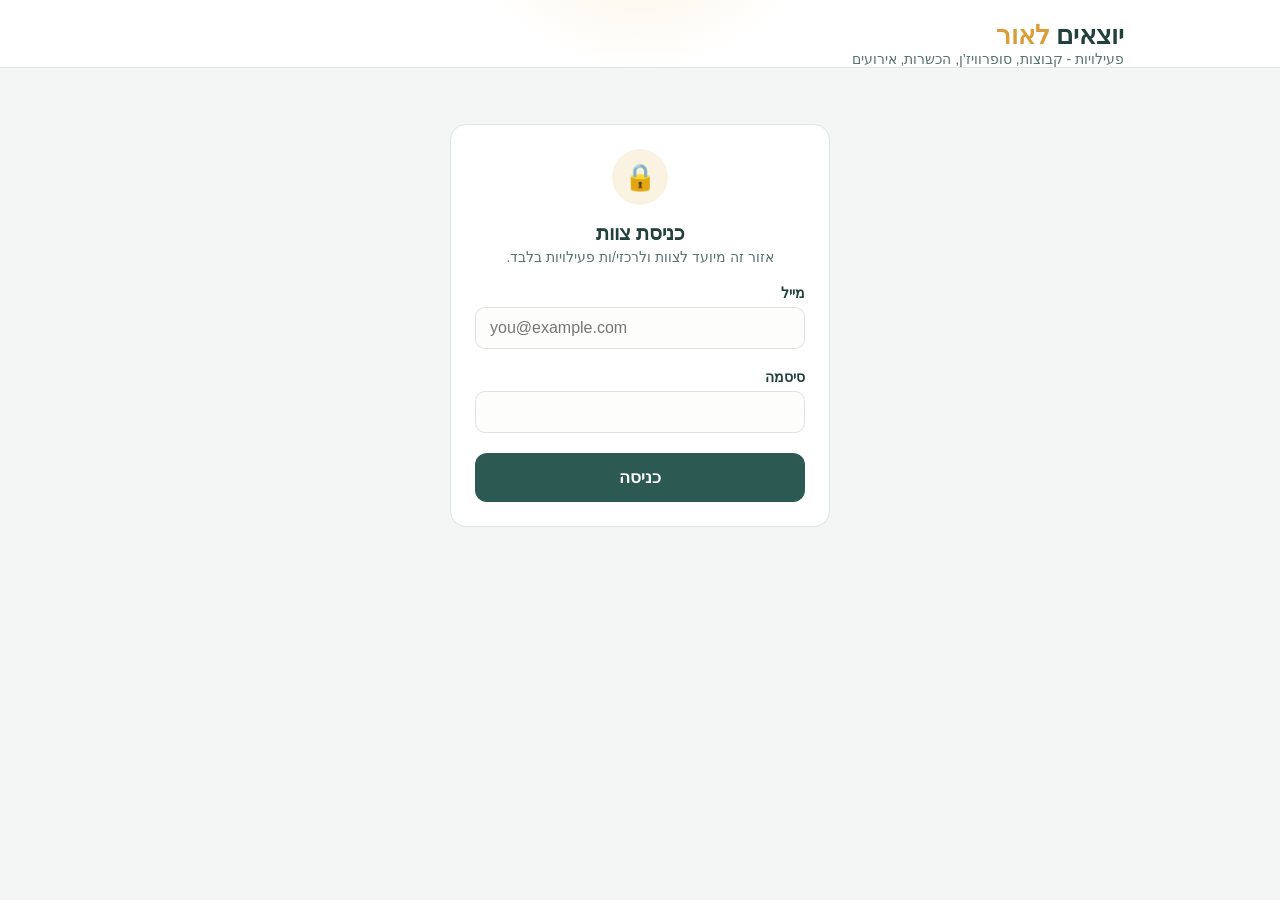
==== activities.html @ 8d55d8e6 "Update activities.html" ====
<!DOCTYPE html>
<html lang="he" dir="rtl">
<head>
<meta charset="UTF-8">
<meta name="viewport" content="width=device-width, initial-scale=1.0">
<title>יוצאים לאור – פעילויות</title>
<link rel="stylesheet" href="shared/core.css">
<style>
  .type-badge{font-size:11px;font-weight:700;padding:3px 9px;border-radius:99px;background:var(--primary-soft);color:var(--primary)}
  .session-row{border:1px solid var(--line);border-radius:12px;padding:12px;margin-bottom:8px;background:#FAFBFA}
  .session-top{display:flex;justify-content:space-between;align-items:center;flex-wrap:wrap;gap:8px}
  .picker-box{position:relative;margin-bottom:8px}
  .picker-results{border:1px solid var(--line);border-radius:10px;margin-top:4px;background:#fff;max-height:180px;overflow-y:auto}
  .picker-item{padding:8px 12px;cursor:pointer;font-size:14px}
  .picker-item:hover{background:var(--primary-soft)}
  .chip{display:inline-flex;align-items:center;gap:6px;background:var(--primary-soft);color:var(--primary);
    border-radius:99px;padding:5px 10px 5px 6px;font-size:13px;font-weight:600;margin:0 4px 4px 0}
  .chip button{background:none;border:none;color:var(--primary);cursor:pointer;font-size:14px;padding:0 2px}
  .attend-list{margin-top:10px}
  details.act-details summary{cursor:pointer;color:var(--primary);font-weight:700;font-size:14px;margin-top:12px;list-style:none}
  details.act-details summary::-webkit-details-marker{display:none}
  details.act-details summary::before{content:"▸ "}
  details.act-details[open] summary::before{content:"▾ "}
</style>
</head>
<body>

<header>
  <div class="glow"></div>
  <div class="head-inner">
    <div class="head-top">
      <div>
        <h1>יוצאים <span>לאור</span></h1>
        <p class="sub">פעילויות - קבוצות, סופרוויז'ן, הכשרות, אירועים</p>
      </div>
    </div>
    <nav id="moduleNav" class="hidden"></nav>
  </div>
</header>

<main>

  <section id="viewInitLoading">
    <div class="card tiny" style="text-align:center">
      <p class="loading">טוען…</p>
    </div>
  </section>

  <section id="viewLock" class="hidden">
    <div class="card tiny">
      <div class="lock-icon">🔒</div>
      <h2 style="font-size:20px;margin-bottom:4px">כניסת צוות</h2>
      <p style="font-size:14px;color:var(--ink-soft);margin-bottom:20px">אזור זה מיועד לצוות ולרכזי/ות פעילויות בלבד.</p>
      <div class="field" style="text-align:right">
        <label>מייל</label>
        <input id="loginEmail" inputmode="email" dir="ltr" placeholder="you@example.com">
      </div>
      <div class="field" style="text-align:right">
        <label>סיסמה</label>
        <input type="password" id="loginPass">
      </div>
      <p class="errmsg" id="loginErr" style="display:none;margin-bottom:8px">ההתחברות נכשלה - בדקו מייל וסיסמה.</p>
      <button class="btn" id="loginBtn">כניסה</button>
    </div>
  </section>

  <section id="viewNoAccess" class="hidden">
    <div class="card tiny">
      <div class="lock-icon">🚫</div>
      <h2 style="font-size:20px;margin-bottom:4px">אין לך הרשאה למודול זה</h2>
      <p style="font-size:14px;color:var(--ink-soft);margin-bottom:20px">המשתמש שלך מחובר, אבל לא שויך לתפקיד שנותן גישה לפעילויות. פנה/י למנהל/ת המערכת.</p>
      <button class="btn-ghost" id="logoutBtn0">התנתקות</button>
    </div>
  </section>

  <section id="viewMain" class="hidden">
    <div class="dash-head">
      <div>
        <h2 style="font-size:20px">פעילויות</h2>
        <p style="font-size:14px;color:var(--ink-soft)"><span id="counter"></span></p>
      </div>
      <div class="dash-actions">
        <button class="btn-line" id="newActivityBtn">+ פעילות חדשה</button>
        <button class="btn-ghost" id="refreshBtn">↻ רענון</button>
        <button class="btn-ghost" id="logoutBtn1">התנתקות (<span class="who1"></span>)</button>
      </div>
    </div>

    <div class="card hidden" id="newActivityCard" style="margin-bottom:20px">
      <h2 style="font-size:17px;margin-bottom:16px">פעילות חדשה</h2>
      <div class="row2">
        <div class="field">
          <label>סוג <span class="req">*</span></label>
          <select id="naType">
            <option>קבוצת תמיכה</option><option>סופרוויז'ן</option><option>הכשרה</option>
            <option>קורס מרצים</option><option>הרצאה</option><option>כנס</option><option>יום גיבוש</option>
          </select>
        </div>
        <div class="field">
          <label>קהל יעד</label>
          <select id="naAudience">
            <option value="">לא צוין</option>
            <option>נפגעים/ות</option><option>מלווים</option><option>מנחים</option><option>מתנדבים</option><option>פתוח לכולם</option>
          </select>
        </div>
      </div>
      <div class="field">
        <label>כותרת/מקום מזהה <span class="req">*</span></label>
        <input id="naTitle" placeholder="למשל: קבוצת נשים - חיפה">
      </div>
      <div class="row2">
        <div class="field">
          <label>עיר</label>
          <input id="naCity" placeholder="למשל: חיפה">
        </div>
        <div class="field">
          <label>הרכב הקבוצה</label>
          <select id="naGroupGender"><option value="">לא רלוונטי</option><option>נשים</option><option>גברים</option><option>מעורבת</option></select>
        </div>
      </div>
      <div class="row2">
        <div class="field">
          <label>יום קבוע בשבוע</label>
          <select id="naDay"><option value="">לא קבוע</option><option>ראשון</option><option>שני</option><option>שלישי</option><option>רביעי</option><option>חמישי</option><option>שישי</option><option>שבת</option></select>
        </div>
        <div class="field">
          <label>שעה קבועה</label>
          <input type="time" id="naTime">
        </div>
      </div>
      <div class="row2">
        <div class="field">
          <label>תדירות</label>
          <select id="naFrequency"><option>שבועי</option><option>דו-שבועי</option><option>חד-פעמי</option><option>לא קבוע</option></select>
        </div>
        <div class="field">
          <label>מספר מפגשים מתוכנן</label>
          <input id="naSessionCount" inputmode="numeric" placeholder="למשל: 12">
        </div>
      </div>
      <div class="row2">
        <div class="field">
          <label>סטטוס</label>
          <select id="naStatus"><option>קיימת</option><option>בהקמה</option><option>הסתיימה</option></select>
        </div>
        <div class="field">
          <label>הערות</label>
          <input id="naNotes" placeholder="אופציונלי">
        </div>
      </div>
      <div style="display:flex;gap:8px">
        <button class="btn" id="saveActivityBtn" style="width:auto;padding:12px 24px">שמירה</button>
        <button class="btn-ghost" id="cancelActivityBtn">ביטול</button>
      </div>
    </div>

    <div class="filters">
      <input id="fSearch" placeholder="חיפוש כותרת / מנחה…">
      <select id="fType"><option value="">כל הסוגים</option></select>
      <select id="fStatus"><option value="">כל הסטטוסים</option><option>קיימת</option><option>בהקמה</option><option>הסתיימה</option></select>
    </div>

    <div id="listArea"><p class="loading">טוען…</p></div>
  </section>

</main>

<script src="shared/core.js"></script>
<script>
(function(){
  "use strict";
  const {$, esc, fmtDate, api} = YL;
  const TYPES=["קבוצת תמיכה","סופרוויז'ן","הכשרה","קורס מרצים","הרצאה","כנס","יום גיבוש"];

  function showApp_init(){
    if(!$("fType").dataset.filled){ TYPES.forEach(t=>$("fType").insertAdjacentHTML("beforeend",'<option>'+esc(t)+'</option>')); $("fType").dataset.filled=1; }
  }

  let canManageActivities = false; // מנהל/ת או רכז/ת קבוצות - גישה מלאה לכל הפעילויות
  let facilitatorOnly = false;     // מנחה עם חשבון - גישה רק לפעילות/יות שהוא/היא מנחה בהן

  async function showApp(){
    const user = await YL.getUser();
    if(!user){ $("viewInitLoading").classList.add("hidden"); $("viewLock").classList.remove("hidden"); return; }
    YL.renderModuleNav($("moduleNav"), "activities.html");
    let roles=[];
    try{ roles = await api("/staff_roles?auth_user_id=eq."+user.id+"&select=role"); }catch(e){ roles=[]; }
    canManageActivities = roles.some(r=>r.role==="מנהל/ת מערכת" || r.role==="רכז/ת קבוצות");

    if(!canManageActivities){
      try{
        const mine = await api("/persons?community_auth_user_id=eq."+user.id+"&select=id");
        if(mine && mine.length){
          const facRows = await api("/activity_members?person_id=eq."+mine[0].id+"&is_facilitator=eq.true&select=activity_id&limit=1");
          facilitatorOnly = !!(facRows && facRows.length);
        }
      }catch(e){ facilitatorOnly=false; }
    }

    if(!canManageActivities && !facilitatorOnly){
      $("viewLock").classList.add("hidden");
      $("viewNoAccess").classList.remove("hidden");
      return;
    }
    $("viewLock").classList.add("hidden");
    $("viewNoAccess").classList.add("hidden");
    $("viewMain").classList.remove("hidden");
    if(!canManageActivities){
      $("newActivityBtn").classList.add("hidden");
      $("fSearch").closest(".filters").classList.add("hidden"); // מנחה עם פעילות אחת - אין טעם בפילטרים
    }
    document.querySelectorAll(".who1").forEach(el=>el.textContent=YL.whoami()||"");
    showApp_init();
    loadActivities();
  }

  ["logoutBtn0","logoutBtn1"].forEach(id=>$(id).onclick=()=>{YL.logout();location.reload()});

  $("loginBtn").onclick=async function(){
    $("loginErr").style.display="none";
    this.disabled=true;
    try{ await YL.login($("loginEmail").value.trim(), $("loginPass").value); await showApp(); }
    catch(e){ $("loginErr").style.display="block"; }
    this.disabled=false;
  };

  // בורר האנשים המשותף (YL.personPicker) נטען עכשיו מ-shared/core.js

  // ═══ פעילות חדשה ═══
  $("newActivityBtn").onclick=()=>$("newActivityCard").classList.remove("hidden");
  $("cancelActivityBtn").onclick=()=>$("newActivityCard").classList.add("hidden");
  $("saveActivityBtn").onclick=async function(){
    const title=$("naTitle").value.trim();
    if(!title){ alert("נא למלא כותרת"); return; }
    this.disabled=true;
    try{
      await api("/activities",{method:"POST",body:JSON.stringify({
        type:$("naType").value, audience:$("naAudience").value||null, title:title,
        city:$("naCity").value.trim()||null,
        group_gender:$("naGroupGender").value||null,
        day_of_week:$("naDay").value||null,
        time_of_day:$("naTime").value||null,
        frequency:$("naFrequency").value||null,
        planned_session_count:$("naSessionCount").value?parseInt($("naSessionCount").value,10):null,
        status:$("naStatus").value, notes:$("naNotes").value.trim()||null
      })});
      ["naTitle","naNotes","naCity","naSessionCount"].forEach(id=>$(id).value="");
      $("newActivityCard").classList.add("hidden");
      loadActivities();
    }catch(e){ alert("השמירה נכשלה: "+e.message.slice(0,200)); }
    this.disabled=false;
  };

  // ═══ רשימת פעילויות ═══
  let activities=[];
  let openActivity=null;

  ["fSearch","fType","fStatus"].forEach(id=>{
    document.addEventListener("input",e=>{ if(e.target.id===id) renderActivities(); });
    document.addEventListener("change",e=>{ if(e.target.id===id) renderActivities(); });
  });

  async function loadActivities(){
    $("listArea").innerHTML='<p class="loading">טוען…</p>';
    try{
      activities=await api("/activities?order=created_at.desc");
      renderActivities();
    }catch(e){
      $("listArea").innerHTML='<div class="empty"><p>הטעינה נכשלה</p><p>'+esc(e.message.slice(0,200))+'</p></div>';
    }
  }
  $("refreshBtn").onclick=loadActivities;

  function filtered(){
    const s=($("fSearch").value||"").trim().toLowerCase();
    const type=$("fType").value, status=$("fStatus").value;
    return activities.filter(a=>{
      if(s && !(a.title||"").toLowerCase().includes(s)) return false;
      if(type && a.type!==type) return false;
      if(status && a.status!==status) return false;
      return true;
    });
  }

  function renderActivities(){
    const list=filtered();
    $("counter").textContent=list.length+" פעילויות מתוך "+activities.length;
    const area=$("listArea");
    if(!activities.length){
      area.innerHTML='<div class="empty"><p>אין עדיין פעילויות</p><p>לוחצים על "+ פעילות חדשה" כדי להתחיל.</p></div>';
      return;
    }
    if(!list.length){ area.innerHTML='<div class="empty"><p>אין תוצאות לפילטרים שנבחרו</p></div>'; return; }

    area.innerHTML = list.map(a=>{
      const statusBadge = a.status==="קיימת" ? '#E0F0E3;color:#256B33' : (a.status==="בהקמה"?'#FBF3E2;color:#8A6316':'#EEEEEE;color:#777');
      return '<div class="q-card">'+
        '<div class="q-top"><div>'+
          '<span class="type-badge">'+esc(a.type)+'</span> '+
          '<p class="q-name" style="display:inline">'+esc(a.title)+'</p>'+
          (a.audience?'<p class="q-meta">'+esc(a.audience)+'</p>':'')+
          '<p class="q-meta">'+[a.city, a.group_gender, (a.day_of_week?'יום '+a.day_of_week:''), a.time_of_day, a.frequency].filter(Boolean).join(' · ')+'</p>'+
        '</div><span class="badge" style="background:'+statusBadge+'">'+esc(a.status)+'</span></div>'+
        (a.notes?'<div class="q-notes">'+esc(a.notes)+'</div>':'')+
        '<details class="act-details" data-roster-toggle="'+a.id+'"><summary>חברי קבוצה וקישור למנחה</summary>'+
          '<div data-roster-area="'+a.id+'" data-token="'+a.access_token+'"><p class="loading">טוען…</p></div>'+
        '</details>'+
        '<details class="act-details" '+(openActivity===a.id?'open':'')+' data-act="'+a.id+'"><summary>מפגשים ומעקב</summary>'+
          '<div data-sessions-area="'+a.id+'"><p class="loading">טוען מפגשים…</p></div>'+
        '</details>'+
        (canManageActivities ? '<div style="margin-top:12px"><button type="button" class="del" data-delete-activity="'+a.id+'">🗑 מחיקת הפעילות הזו לגמרי</button></div>' : '')+
      '</div>';
    }).join('');

    area.querySelectorAll('[data-delete-activity]').forEach(btn=>{
      btn.onclick=async ()=>{
        if(!confirm('למחוק את הפעילות הזו לגמרי? כל המפגשים, הנוכחות, וחברי הקבוצה יימחקו יחד איתה. פעולה בלתי הפיכה.')) return;
        btn.disabled=true; btn.textContent="מוחק…";
        try{
          await api("/activities?id=eq."+btn.dataset.deleteActivity,{method:"DELETE"});
          loadActivities();
        }catch(e){ alert("המחיקה נכשלה: "+e.message.slice(0,200)); btn.disabled=false; btn.textContent="🗑 מחיקת הפעילות הזו לגמרי"; }
      };
    });

    area.querySelectorAll('[data-roster-toggle]').forEach(det=>{
      det.ontoggle=function(){ if(this.open) loadRoster(this.dataset.rosterToggle); };
    });
    area.querySelectorAll('details[data-act]').forEach(det=>{
      det.ontoggle=function(){
        openActivity = this.open ? this.dataset.act : null;
        if(this.open) loadSessions(this.dataset.act);
      };
    });
    if(openActivity) loadSessions(openActivity);
  }

  // ═══ חברי קבוצה (Roster) + קישור מנחה ═══
  async function loadRoster(activityId){
    const area=document.querySelector('[data-roster-area="'+activityId+'"]');
    if(!area) return;
    const token=area.dataset.token;
    try{
      const rows=await api("/activity_members?activity_id=eq."+activityId+"&select=id,person_id,is_facilitator,persons(first_name,last_name,phone)&order=is_facilitator.desc");
      renderRoster(activityId, area, rows, token);
    }catch(e){
      area.innerHTML='<p style="color:var(--err);font-size:13px">הטעינה נכשלה</p>';
    }
  }

  function renderRoster(activityId, area, rows, token){
    const link = location.origin + location.pathname.replace(/[^/]*$/,'') + 'facilitator.html?token=' + token;
    const facilitators = rows.filter(r=>r.is_facilitator);
    const pickerId="roster-picker-"+activityId;
    area.innerHTML =
      (facilitators.length ?
        '<div class="q-notes">🔗 קישור למנחה - '+esc(facilitators.map(f=>f.persons.first_name).join(", "))+':<br>'+
        '<span style="word-break:break-all;font-size:12px" dir="ltr">'+esc(link)+'</span> '+
        '<button type="button" class="btn-ghost" data-copy-link="'+esc(link)+'" style="font-size:12px;margin-top:4px">העתקת קישור</button></div>'
        : '<p style="font-size:13px;color:var(--ink-soft);margin-bottom:10px">עדיין לא סומן/ה מנחה בקבוצה הזו - סמנ/י אחד/ת מהחברים למטה.</p>')+
      '<div class="attend-list">'+
      (rows.length ? rows.map(r=>'<span class="chip">'+
        (r.is_facilitator?'⭐ ':'')+esc((r.persons.first_name||"")+" "+(r.persons.last_name||""))+
        ' <button type="button" data-toggle-facilitator="'+r.id+'" title="סמן/י כמנחה">'+(r.is_facilitator?'ביטול מנחה':'סימון כמנחה')+'</button>'+
        ' <button type="button" data-remove-member="'+r.id+'">✕</button></span>').join('') : '<p style="font-size:13px;color:var(--ink-soft)">אין עדיין חברי קבוצה.</p>')+
      '</div>'+
      '<div id="'+pickerId+'" class="picker-box" style="margin-top:10px"></div>';

    const copyBtn=area.querySelector('[data-copy-link]');
    if(copyBtn) copyBtn.onclick=()=>{
      navigator.clipboard.writeText(copyBtn.dataset.copyLink).then(()=>{
        copyBtn.textContent="הועתק ✓"; setTimeout(()=>copyBtn.textContent="העתקת קישור",1500);
      }).catch(()=>alert("העתקה אוטומטית נכשלה. הקישור מופיע למעלה, ניתן להעתיק ידנית."));
    };
    area.querySelectorAll('[data-toggle-facilitator]').forEach(b=>{
      b.onclick=async ()=>{
        const row=rows.find(r=>r.id===b.dataset.toggleFacilitator);
        try{
          await api("/activity_members?id=eq."+row.id,{method:"PATCH",body:JSON.stringify({is_facilitator:!row.is_facilitator})});
          loadRoster(activityId);
        }catch(e){ alert("העדכון נכשל: "+e.message.slice(0,150)); }
      };
    });
    area.querySelectorAll('[data-remove-member]').forEach(b=>{
      b.onclick=async ()=>{
        if(!confirm("להסיר מהקבוצה?")) return;
        try{ await api("/activity_members?id=eq."+b.dataset.removeMember,{method:"DELETE"}); loadRoster(activityId); }
        catch(e){ alert("ההסרה נכשלה: "+e.message.slice(0,150)); }
      };
    });

    YL.personPicker(document.getElementById(pickerId), async sel=>{
      try{
        await api("/activity_members?on_conflict=activity_id,person_id",{method:"POST",headers:{Prefer:"resolution=ignore-duplicates"},body:JSON.stringify({
          activity_id:activityId, person_id:sel.id
        })});
        loadRoster(activityId);
      }catch(e){ alert("ההוספה נכשלה: "+e.message.slice(0,150)); }
    }, "הוספת חבר/ה לקבוצה (חיפוש לפי שם/טלפון)…", true);
  }

  // ═══ מפגשים ═══
  const DAY_INDEX={"ראשון":0,"שני":1,"שלישי":2,"רביעי":3,"חמישי":4,"שישי":5,"שבת":6};

  function generateSessionDates(startStr, dayName, frequency, count){
    const dates=[];
    if(!startStr || !count) return dates;
    let d=new Date(startStr+"T00:00:00");
    if(dayName && DAY_INDEX[dayName]!==undefined){
      while(d.getDay()!==DAY_INDEX[dayName]) d.setDate(d.getDate()+1);
    }
    const step = frequency==="דו-שבועי" ? 14 : 7;
    for(let i=0;i<count;i++){
      dates.push(d.getFullYear()+"-"+String(d.getMonth()+1).padStart(2,"0")+"-"+String(d.getDate()).padStart(2,"0"));
      d.setDate(d.getDate()+step);
    }
    return dates;
  }

  async function loadSessions(activityId){
    const area=document.querySelector('[data-sessions-area="'+activityId+'"]');
    if(!area) return;
    try{
      const sessions=await api("/activity_sessions?activity_id=eq."+activityId+"&order=session_date.asc.nullslast");
      renderSessions(activityId, area, sessions);
    }catch(e){
      area.innerHTML='<p style="color:var(--err);font-size:13px">טעינת המפגשים נכשלה</p>';
    }
  }

  function renderSessions(activityId, area, sessions){
    const act = activities.find(a=>a.id===activityId) || {};
    let html = sessions.map(s=>
      '<div class="session-row" data-session="'+s.id+'">'+
        '<div class="row2" style="margin-bottom:6px">'+
          '<div><label style="font-size:11px;color:var(--ink-soft)">תאריך המפגש</label><input type="date" data-session-date="'+s.id+'" value="'+(s.session_date||'')+'"></div>'+
          '<div><label style="font-size:11px;color:var(--ink-soft)">מקום</label><input data-session-loc="'+s.id+'" value="'+esc(s.location||'')+'" placeholder="מקום"></div>'+
        '</div>'+
        '<div style="display:flex;justify-content:space-between;align-items:center;margin-bottom:6px">'+
          '<button type="button" class="btn-ghost" data-save-datetime="'+s.id+'" style="font-size:12px">💾 שמירת תאריך/מקום</button>'+
          '<div style="display:flex;gap:6px">'+
            '<button type="button" class="btn-ghost" data-attend-toggle="'+s.id+'" data-activity="'+activityId+'" style="font-size:12px">ניהול נוכחות</button>'+
            '<button type="button" class="del" data-delete-session="'+s.id+'" style="font-size:12px;padding:6px 10px">🗑</button>'+
          '</div>'+
        '</div>'+
        (s.notes?'<p style="font-size:13px;color:var(--ink-soft);margin-top:6px">'+esc(s.notes)+'</p>':'')+
        '<div class="field" style="margin-top:10px;margin-bottom:4px"><label style="font-size:12px">משוב מנחה על המפגש</label>'+
          '<textarea rows="2" data-feedback="'+s.id+'" placeholder="איך הלך המפגש, דגשים, נוכחות מיוחדת…">'+esc(s.facilitator_feedback||"")+'</textarea></div>'+
        '<div class="field" style="margin-bottom:4px"><label style="font-size:12px">אתגרים שעלו</label>'+
          '<textarea rows="2" data-challenges="'+s.id+'" placeholder="קשיים, מתחים, נושאים שדרשו התייחסות…">'+esc(s.challenges||"")+'</textarea></div>'+
        '<div class="field" style="margin-bottom:4px"><label style="font-size:12px">תגובות/משוב מהמשתתפים</label>'+
          '<textarea rows="2" data-pfeedback="'+s.id+'" placeholder="מה עלה משיחות עם המשתתפים, וואטסאפ אחרי המפגש וכו׳…">'+esc(s.participant_feedback||"")+'</textarea></div>'+
        '<button type="button" class="btn-ghost" data-save-feedback="'+s.id+'" style="margin-bottom:10px;font-size:12px">שמירת פרטי המפגש</button>'+
        '<div class="field" style="margin-bottom:4px"><label style="font-size:12px">קבצים מצורפים (צילומי מסך וואטסאפ וכו׳)</label>'+
          '<div data-attachments-list="'+s.id+'" style="margin-bottom:6px"><p style="font-size:12px;color:var(--ink-soft)">טוען…</p></div>'+
          '<input type="file" data-file-input="'+s.id+'" accept="image/*,.pdf" style="margin-bottom:6px">'+
          '<button type="button" class="btn-ghost" data-upload="'+s.id+'" data-activity="'+activityId+'" style="font-size:12px">📎 העלאת קובץ</button>'+
        '</div>'+
        '<div class="hidden" data-attend-area="'+s.id+'"></div>'+
      '</div>'
    ).join('');

    html += '<div style="margin-top:12px;padding:12px;border:1px dashed var(--line);border-radius:10px">'+
      '<p style="font-size:13px;font-weight:700;margin-bottom:8px">🗓 יצירת מפגשים אוטומטית'+
        (act.day_of_week?' (כל יום '+act.day_of_week+(act.frequency?', '+act.frequency:'')+')':' (לא הוגדר יום קבוע לפעילות - אפשר עדיין לבחור תאריך התחלה)')+'</p>'+
      '<div class="row2" style="margin-bottom:8px">'+
        '<input type="date" data-gen-start="'+activityId+'">'+
        '<input inputmode="numeric" data-gen-count="'+activityId+'" placeholder="כמה מפגשים ליצור" value="'+(act.planned_session_count||'')+'">'+
      '</div>'+
      '<button type="button" class="btn-line" data-generate-sessions="'+activityId+'" style="padding:8px 16px;font-size:13px">יצירת המפגשים</button>'+
    '</div>';

    html += '<div style="margin-top:12px"><p style="font-size:13px;font-weight:700;margin-bottom:8px">או הוספת מפגש בודד</p><div class="row2" style="margin-bottom:8px">'+
      '<input type="date" data-new-session-date="'+activityId+'">'+
      '<input placeholder="מקום (אופציונלי)" data-new-session-loc="'+activityId+'">'+
      '</div><button type="button" class="btn-line" data-add-session="'+activityId+'" style="padding:8px 16px;font-size:13px">+ הוספת מפגש</button></div>';

    area.innerHTML = sessions.length ? html : (
      '<p style="font-size:13px;color:var(--ink-soft);margin-bottom:8px">אין עדיין מפגשים.</p>' + html
    );

    sessions.forEach(s=>loadAttachments(s.id));

    area.querySelectorAll('[data-save-datetime]').forEach(btn=>{
      btn.onclick=async ()=>{
        const sid=btn.dataset.saveDatetime;
        btn.disabled=true; btn.textContent="שומר…";
        try{
          await api("/activity_sessions?id=eq."+sid,{method:"PATCH",body:JSON.stringify({
            session_date: area.querySelector('[data-session-date="'+sid+'"]').value||null,
            location: area.querySelector('[data-session-loc="'+sid+'"]').value.trim()||null
          })});
          btn.textContent="נשמר ✓";
          setTimeout(()=>{btn.textContent="💾 שמירת תאריך/מקום";btn.disabled=false;},1200);
        }catch(e){ alert("השמירה נכשלה: "+e.message.slice(0,150)); btn.disabled=false; btn.textContent="💾 שמירת תאריך/מקום"; }
      };
    });
    area.querySelectorAll('[data-delete-session]').forEach(btn=>{
      btn.onclick=async ()=>{
        if(!confirm("למחוק את המפגש הזה (כולל נוכחות ומשוב שנרשמו בו)?")) return;
        try{ await api("/activity_sessions?id=eq."+btn.dataset.deleteSession,{method:"DELETE"}); loadSessions(activityId); }
        catch(e){ alert("המחיקה נכשלה: "+e.message.slice(0,150)); }
      };
    });
    area.querySelectorAll('[data-attend-toggle]').forEach(btn=>{
      btn.onclick=()=>toggleAttendance(btn.dataset.attendToggle, btn.dataset.activity);
    });
    area.querySelectorAll('[data-save-feedback]').forEach(btn=>{
      btn.onclick=async ()=>{
        const sid=btn.dataset.saveFeedback;
        btn.disabled=true; btn.textContent="שומר…";
        try{
          await api("/activity_sessions?id=eq."+sid,{method:"PATCH",body:JSON.stringify({
            facilitator_feedback: area.querySelector('[data-feedback="'+sid+'"]').value,
            challenges: area.querySelector('[data-challenges="'+sid+'"]').value,
            participant_feedback: area.querySelector('[data-pfeedback="'+sid+'"]').value
          })});
          btn.textContent="נשמר ✓";
          setTimeout(()=>{btn.textContent="שמירת פרטי המפגש";btn.disabled=false;},1500);
        }catch(e){ alert("השמירה נכשלה: "+e.message.slice(0,150)); btn.disabled=false; btn.textContent="שמירת פרטי המפגש"; }
      };
    });
    area.querySelectorAll('[data-upload]').forEach(btn=>{
      btn.onclick=async ()=>{
        const sid=btn.dataset.upload, actId=btn.dataset.activity;
        const fileInput=area.querySelector('[data-file-input="'+sid+'"]');
        const file=fileInput.files[0];
        if(!file){ alert("נא לבחור קובץ קודם"); return; }
        btn.disabled=true; btn.textContent="מעלה…";
        try{
          await uploadSessionFile(actId, sid, file);
          fileInput.value="";
          loadAttachments(sid);
        }catch(e){ alert("ההעלאה נכשלה: "+e.message.slice(0,200)); }
        btn.disabled=false; btn.textContent="📎 העלאת קובץ";
      };
    });
    const addBtn=area.querySelector('[data-add-session="'+activityId+'"]');
    if(addBtn) addBtn.onclick=async ()=>{
      const date=area.querySelector('[data-new-session-date="'+activityId+'"]').value;
      const loc=area.querySelector('[data-new-session-loc="'+activityId+'"]').value.trim();
      addBtn.disabled=true;
      try{
        await api("/activity_sessions",{method:"POST",body:JSON.stringify({activity_id:activityId, session_date:date||null, location:loc||null})});
        loadSessions(activityId);
      }catch(e){ alert("ההוספה נכשלה: "+e.message.slice(0,150)); }
      addBtn.disabled=false;
    };
    const genBtn=area.querySelector('[data-generate-sessions="'+activityId+'"]');
    if(genBtn) genBtn.onclick=async ()=>{
      const start=area.querySelector('[data-gen-start="'+activityId+'"]').value;
      const count=parseInt(area.querySelector('[data-gen-count="'+activityId+'"]').value||"0",10);
      if(!start || !count){ alert("נא למלא תאריך התחלה ומספר מפגשים"); return; }
      const dates=generateSessionDates(start, act.day_of_week, act.frequency, count);
      if(!confirm("ליצור "+dates.length+" מפגשים, מ-"+dates[0]+" עד "+dates[dates.length-1]+"?")) return;
      genBtn.disabled=true; genBtn.textContent="יוצר…";
      try{
        const rows=dates.map(d=>({activity_id:activityId, session_date:d, location:act.city||null}));
        await api("/activity_sessions",{method:"POST",body:JSON.stringify(rows)});
        loadSessions(activityId);
      }catch(e){ alert("היצירה נכשלה: "+e.message.slice(0,200)); genBtn.disabled=false; genBtn.textContent="יצירת המפגשים"; }
    };
  }

  // ═══ קבצים מצורפים (Supabase Storage) ═══
  async function uploadSessionFile(activityId, sessionId, file){
    const path = activityId+"/"+sessionId+"/"+Date.now()+"_"+file.name;
    const res = await fetch(YL.SUPABASE_URL+"/storage/v1/object/session-attachments/"+encodeURIComponent(path),{
      method:"POST",
      headers:{
        "apikey":YL.SUPABASE_KEY,
        "Authorization":"Bearer "+YL.accessToken(),
        "Content-Type": file.type || "application/octet-stream"
      },
      body:file
    });
    if(!res.ok){ throw new Error((await res.text()).slice(0,200)); }
    await api("/session_attachments",{method:"POST",body:JSON.stringify({
      session_id:sessionId, file_path:path, file_name:file.name, uploaded_by:YL.whoami()||null
    })});
  }

  async function loadAttachments(sessionId){
    const el=document.querySelector('[data-attachments-list="'+sessionId+'"]');
    if(!el) return;
    try{
      const rows=await api("/session_attachments?session_id=eq."+sessionId+"&order=created_at.desc");
      if(!rows.length){ el.innerHTML='<p style="font-size:12px;color:var(--ink-soft)">אין עדיין קבצים.</p>'; return; }
      el.innerHTML = rows.map(r=>'<div class="chip" data-att="'+r.id+'" data-path="'+esc(r.file_path)+'">📎 '+esc(r.file_name||"קובץ")+' <button type="button" data-del-att="'+r.id+'">✕</button></div>').join('');
      el.querySelectorAll('[data-att]').forEach(chip=>{
        chip.onclick=async (e)=>{
          if(e.target.closest('[data-del-att]')) return;
          try{
            const res=await fetch(YL.SUPABASE_URL+"/storage/v1/object/sign/session-attachments/"+encodeURIComponent(chip.dataset.path),{
              method:"POST",
              headers:{"apikey":YL.SUPABASE_KEY,"Authorization":"Bearer "+(YL.accessToken()),"Content-Type":"application/json"},
              body:JSON.stringify({expiresIn:120})
            });
            const d=await res.json();
            if(d.signedURL) window.open(YL.SUPABASE_URL+"/storage/v1"+d.signedURL, "_blank");
            else alert("פתיחת הקובץ נכשלה");
          }catch(err){ alert("פתיחת הקובץ נכשלה"); }
        };
      });
      el.querySelectorAll('[data-del-att]').forEach(b=>{
        b.onclick=async (e)=>{
          e.stopPropagation();
          if(!confirm("למחוק את הקובץ?")) return;
          try{ await api("/session_attachments?id=eq."+b.dataset.delAtt,{method:"DELETE"}); loadAttachments(sessionId); }
          catch(err){ alert("המחיקה נכשלה"); }
        };
      });
    }catch(e){
      el.innerHTML='<p style="font-size:12px;color:var(--err)">טעינת הקבצים נכשלה</p>';
    }
  }

  async function toggleAttendance(sessionId, activityId){
    const area=document.querySelector('[data-attend-area="'+sessionId+'"]');
    if(!area) return;
    if(!area.classList.contains("hidden")){ area.classList.add("hidden"); return; }
    area.classList.remove("hidden");
    area.innerHTML='<p class="loading" style="padding:10px 0">טוען…</p>';
    try{
      const [roster, current] = await Promise.all([
        api("/activity_members?activity_id=eq."+activityId+"&select=person_id,persons(first_name,last_name)"),
        api("/session_attendance?session_id=eq."+sessionId+"&select=id,person_id")
      ]);
      renderAttendance(sessionId, area, roster, current);
    }catch(e){
      area.innerHTML='<p style="color:var(--err);font-size:13px">הטעינה נכשלה</p>';
    }
  }

  function renderAttendance(sessionId, area, roster, current){
    if(!roster.length){
      area.innerHTML='<p style="font-size:13px;color:var(--ink-soft)">אין עדיין חברי קבוצה משויכים - יש להוסיף ב"חברי קבוצה" למעלה לפני סימון נוכחות.</p>';
      return;
    }
    const presentIds = new Map(current.map(c=>[c.person_id, c.id]));
    area.innerHTML = '<div style="display:flex;flex-direction:column;gap:6px">' + roster.map(m=>{
      const checked = presentIds.has(m.person_id);
      return '<label style="display:flex;align-items:center;gap:8px;font-size:14px">'+
        '<input type="checkbox" data-attend-person="'+m.person_id+'" '+(checked?'checked':'')+' style="width:auto">'+
        esc((m.persons.first_name||"")+" "+(m.persons.last_name||""))+
      '</label>';
    }).join('') + '</div>';

    area.querySelectorAll('[data-attend-person]').forEach(cb=>{
      cb.onchange=async function(){
        const personId=this.dataset.attendPerson;
        this.disabled=true;
        try{
          if(this.checked){
            await api("/session_attendance?on_conflict=session_id,person_id",{method:"POST",headers:{Prefer:"resolution=ignore-duplicates"},body:JSON.stringify({
              session_id:sessionId, person_id:personId, present:true
            })});
          }else{
            const attId=presentIds.get(personId);
            if(attId) await api("/session_attendance?id=eq."+attId,{method:"DELETE"});
          }
        }catch(e){ alert("העדכון נכשל: "+e.message.slice(0,150)); this.checked=!this.checked; }
        this.disabled=false;
      };
    });
  }

  // ═══ אתחול ═══
  (async function init(){
    if(YL.isLoggedIn()){
      const ok=await YL.refreshSession();
      if(ok){ await showApp(); return; }
    }
    $("viewInitLoading").classList.add("hidden");
    $("viewLock").classList.remove("hidden");
  })();
})();
</script>
</body>
</html>
---- shared/core.css ----
:root{
  --bg:#F3F6F4; --card:#fff; --ink:#22403C; --ink-soft:#5A7370;
  --line:#DCE5E1; --primary:#2C5952; --primary-soft:#E3EEEA;
  --gold:#D99E3B; --gold-soft:#FBF3E2; --err:#B4442C;
}
*{box-sizing:border-box;margin:0;padding:0}
body{background:var(--bg);color:var(--ink);font-family:'Segoe UI',Arial,sans-serif;min-height:100vh}
h1,h2{font-family:Georgia,'Times New Roman',serif}

header{background:var(--card);border-bottom:1px solid var(--line);position:relative;overflow:hidden}
.glow{position:absolute;top:-70px;left:50%;transform:translateX(-50%);width:340px;height:140px;
  border-radius:0 0 340px 340px;background:radial-gradient(ellipse at top,var(--gold-soft) 0%,transparent 70%);pointer-events:none}
.head-inner{max-width:1000px;margin:0 auto;padding:20px 16px 0;position:relative}
.head-top{display:flex;justify-content:space-between;align-items:center}
h1{font-size:26px}
h1 span{color:var(--gold)}
.sub{font-size:14px;color:var(--ink-soft)}
nav{display:flex;gap:4px;margin-top:16px;flex-wrap:wrap}
nav a,nav button{padding:10px 18px;font-size:15px;background:none;border:none;border-bottom:3px solid transparent;
  color:var(--ink-soft);cursor:pointer;font-family:inherit;text-decoration:none;display:inline-block}
nav a.active,nav button.active{color:var(--primary);font-weight:700;border-bottom-color:var(--gold)}

main{max-width:1000px;margin:0 auto;padding:24px 16px 64px}
.card{background:var(--card);border:1px solid var(--line);border-radius:16px;padding:24px}
.narrow{max-width:560px;margin:0 auto}
.tiny{max-width:380px;margin:32px auto 0;text-align:center}

label{display:block;font-size:14px;font-weight:600;margin-bottom:6px}
label .req{color:var(--gold)}
input,select,textarea{width:100%;padding:11px 14px;border-radius:10px;font-size:16px;font-family:inherit;
  border:1.5px solid var(--line);background:#FDFDFC;color:var(--ink)}
input:focus,select:focus,textarea:focus{outline:none;border-color:var(--primary);box-shadow:0 0 0 3px var(--primary-soft)}
input.err,select.err{border-color:#D08064}
.field{margin-bottom:20px}
.errmsg{font-size:12px;color:var(--err);margin-top:4px;display:none}
.field.invalid .errmsg{display:block}
.row2{display:grid;grid-template-columns:1fr;gap:20px;margin-bottom:20px}
@media(min-width:700px){.row2{grid-template-columns:1fr 1fr}}
.row2 .field{margin-bottom:0}

.pills{display:flex;flex-wrap:wrap;gap:8px}
.pill{padding:9px 16px;border-radius:99px;font-size:15px;border:1.5px solid var(--line);
  background:#FDFDFC;color:var(--ink-soft);cursor:pointer;font-family:inherit}
.pill.on{background:var(--primary);border-color:var(--primary);color:#fff;font-weight:700}
.mixed-pill{border-style:dashed;font-size:14px}
.mixed-pill.on{background:var(--gold-soft);border-color:var(--gold);border-style:dashed;color:#8A6316;font-weight:700}

.btn{padding:14px;border-radius:12px;border:none;cursor:pointer;background:var(--primary);
  color:#fff;font-size:17px;font-weight:700;font-family:inherit;width:100%}
.btn-line{padding:10px 18px;border-radius:10px;border:1.5px solid var(--primary);background:none;
  color:var(--primary);font-weight:700;font-size:15px;cursor:pointer;font-family:inherit;width:auto}
.btn-ghost{padding:10px 14px;border-radius:10px;border:1.5px solid var(--line);background:none;
  color:var(--ink-soft);font-size:14px;cursor:pointer;font-family:inherit}
button:disabled{opacity:.4;cursor:default}

.toast{margin-bottom:20px;padding:16px;border-radius:12px;background:#E0F0E3;border:1px solid #B5D9BC;display:none}
.toast.show{display:flex;gap:12px;align-items:center}
.toast b{color:#256B33}
.toast p{font-size:14px;color:#3E7A4A}
.warnbox{margin-bottom:20px;padding:14px;border-radius:12px;background:#FBEAE6;border:1px solid #E5B8AB;
  color:#A34430;font-size:14px;display:none}
.warnbox.show{display:block}
.note{font-size:12px;color:var(--ink-soft);text-align:center;margin-top:12px}

.dash-head{display:flex;flex-direction:column;gap:12px;margin-bottom:20px}
@media(min-width:700px){.dash-head{flex-direction:row;justify-content:space-between;align-items:center}}
.dash-actions{display:flex;flex-wrap:wrap;gap:8px}
.filters{display:grid;grid-template-columns:1fr 1fr;gap:10px;margin-bottom:20px}
@media(min-width:700px){.filters{grid-template-columns:repeat(4,1fr)}}
.filters input,.filters select{padding:9px 12px;font-size:14px}

.table-scroll{overflow-x:auto;background:var(--card);border:1px solid var(--line);border-radius:16px}
table{width:100%;border-collapse:collapse;font-size:14px;min-width:720px}
thead tr{background:var(--primary-soft)}
th{text-align:right;font-weight:700;color:var(--primary);padding:12px 16px;white-space:nowrap}
td{padding:12px 16px;border-top:1px solid var(--line)}
tr.main-row{cursor:pointer}
tr.detail-row{background:#FAFBFA}
tr.detail-row td{white-space:normal}

.badge{font-size:12px;font-weight:700;padding:4px 10px;border-radius:99px;white-space:nowrap}
.status-sel{border:none;border-radius:99px;padding:5px 10px;font-size:12px;font-weight:700;cursor:pointer;width:auto}

.q-card{background:var(--card);border:1px solid var(--line);border-radius:14px;padding:16px;margin-bottom:12px}
.q-top{display:flex;justify-content:space-between;align-items:flex-start;margin-bottom:8px;gap:8px}
.q-name{font-weight:700;font-size:16px}
.q-meta{font-size:12px;color:var(--ink-soft)}
.q-facts{display:flex;flex-wrap:wrap;gap:4px 16px;font-size:14px;margin-bottom:8px}
.q-notes{font-size:14px;background:var(--gold-soft);border-radius:10px;padding:10px;margin-bottom:12px}
.q-actions{display:flex;gap:8px;flex-wrap:wrap}
.q-actions select{flex:1;padding:8px 10px;font-size:14px}
.del{padding:8px 12px;border-radius:10px;border:1.5px solid var(--line);background:none;
  color:var(--err);cursor:pointer;font-family:inherit;font-size:13px}
.match-note{font-size:13px;background:var(--gold-soft);border:1px solid #EAD9B3;border-radius:10px;padding:10px;margin-bottom:16px;color:#8A6316}

.empty{border:1px dashed var(--line);background:var(--card);border-radius:16px;padding:40px;text-align:center}
.empty p:first-child{font-weight:600;margin-bottom:4px}
.empty p:last-child{font-size:14px;color:var(--ink-soft)}
.loading{text-align:center;padding:40px;color:var(--ink-soft)}

.lock-icon{width:56px;height:56px;border-radius:50%;background:var(--gold-soft);display:flex;
  align-items:center;justify-content:center;font-size:26px;margin:0 auto 16px}
.hidden{display:none!important}
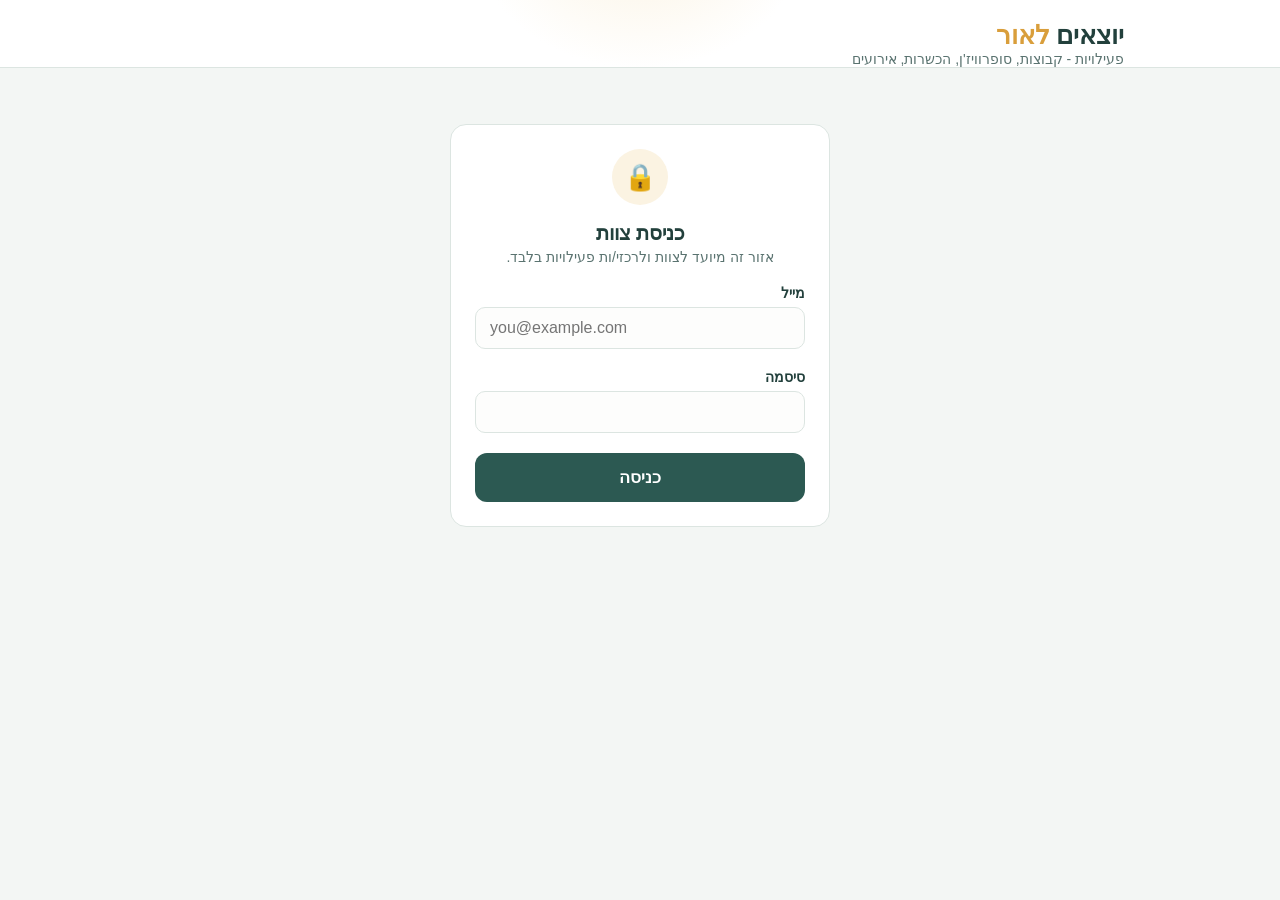
==== commit ee857f72: "Update activities.html" ====
--- a/activities.html
+++ b/activities.html
@@ -203,6 +203,7 @@
       return;
     }
     $("viewLock").classList.add("hidden");
+    $("viewInitLoading").classList.add("hidden");
     $("viewNoAccess").classList.add("hidden");
     $("viewMain").classList.remove("hidden");
     if(!canManageActivities){
@@ -428,120 +429,145 @@
     }
   }
 
+  const selectedSessionByActivity = {};
+
   function renderSessions(activityId, area, sessions){
     const act = activities.find(a=>a.id===activityId) || {};
-    let html = sessions.map(s=>
-      '<div class="session-row" data-session="'+s.id+'">'+
-        '<div class="row2" style="margin-bottom:6px">'+
-          '<div><label style="font-size:11px;color:var(--ink-soft)">תאריך המפגש</label><input type="date" data-session-date="'+s.id+'" value="'+(s.session_date||'')+'"></div>'+
-          '<div><label style="font-size:11px;color:var(--ink-soft)">מקום</label><input data-session-loc="'+s.id+'" value="'+esc(s.location||'')+'" placeholder="מקום"></div>'+
+
+    if(!sessions.length){
+      area.innerHTML = '<p style="font-size:13px;color:var(--ink-soft);margin-bottom:12px">אין עדיין מפגשים.</p>' + genToolsHtml(activityId, act);
+      wireGenTools(activityId, area, act);
+      return;
+    }
+
+    if(!selectedSessionByActivity[activityId] || !sessions.some(s=>s.id===selectedSessionByActivity[activityId])){
+      const todayStr=new Date().toISOString().slice(0,10);
+      const upcoming=sessions.find(s=>s.session_date && s.session_date>=todayStr);
+      selectedSessionByActivity[activityId] = upcoming ? upcoming.id : sessions[sessions.length-1].id;
+    }
+    const selId = selectedSessionByActivity[activityId];
+
+    let html = '<div class="field" style="margin-bottom:12px"><label style="font-size:12px">בחירת מפגש</label>'+
+      '<select data-sess-select="'+activityId+'">'+
+        sessions.map(s=>'<option value="'+s.id+'"'+(s.id===selId?' selected':'')+'>'+(s.session_date?fmtDate(s.session_date):'ללא תאריך')+(s.location?' · '+esc(s.location):'')+'</option>').join('')+
+      '</select></div>'+
+      '<div data-sess-panel="'+activityId+'"></div>'+
+      genToolsHtml(activityId, act);
+
+    area.innerHTML = html;
+
+    area.querySelector('[data-sess-select="'+activityId+'"]').onchange = function(){
+      selectedSessionByActivity[activityId] = this.value;
+      renderSessionPanel(activityId, area, sessions.find(s=>s.id===this.value));
+    };
+    renderSessionPanel(activityId, area, sessions.find(s=>s.id===selId));
+    wireGenTools(activityId, area, act);
+  }
+
+  function genToolsHtml(activityId, act){
+    return '<details style="margin-top:16px"><summary style="cursor:pointer;color:var(--primary);font-size:13px;font-weight:700">כלים נוספים ליצירת מפגשים</summary>'+
+      '<div style="margin-top:12px;padding:12px;border:1px dashed var(--line);border-radius:10px">'+
+        '<p style="font-size:13px;font-weight:700;margin-bottom:8px">🗓 יצירת מפגשים אוטומטית'+
+          (act.day_of_week?' (כל יום '+act.day_of_week+(act.frequency?', '+act.frequency:'')+')':' (לא הוגדר יום קבוע לפעילות)')+'</p>'+
+        '<div class="row2" style="margin-bottom:8px">'+
+          '<input type="date" data-gen-start="'+activityId+'">'+
+          '<input inputmode="numeric" data-gen-count="'+activityId+'" placeholder="כמה מפגשים ליצור" value="'+(act.planned_session_count||'')+'">'+
         '</div>'+
-        '<div style="display:flex;justify-content:space-between;align-items:center;margin-bottom:6px">'+
-          '<button type="button" class="btn-ghost" data-save-datetime="'+s.id+'" style="font-size:12px">💾 שמירת תאריך/מקום</button>'+
-          '<div style="display:flex;gap:6px">'+
-            '<button type="button" class="btn-ghost" data-attend-toggle="'+s.id+'" data-activity="'+activityId+'" style="font-size:12px">ניהול נוכחות</button>'+
-            '<button type="button" class="del" data-delete-session="'+s.id+'" style="font-size:12px;padding:6px 10px">🗑</button>'+
-          '</div>'+
+        '<button type="button" class="btn-line" data-generate-sessions="'+activityId+'" style="padding:8px 16px;font-size:13px">יצירת המפגשים</button>'+
+      '</div>'+
+      '<div style="margin-top:12px"><p style="font-size:13px;font-weight:700;margin-bottom:8px">או הוספת מפגש בודד</p>'+
+        '<input type="date" data-new-session-date="'+activityId+'" style="margin-bottom:8px">'+
+        '<button type="button" class="btn-line" data-add-session="'+activityId+'" style="padding:8px 16px;font-size:13px">+ הוספת מפגש</button>'+
+      '</div></details>';
+  }
+
+  function renderSessionPanel(activityId, area, s){
+    const panel = area.querySelector('[data-sess-panel="'+activityId+'"]');
+    if(!panel || !s) return;
+    panel.innerHTML =
+      '<details style="margin-bottom:12px"><summary style="cursor:pointer;color:var(--ink-soft);font-size:12px">🗓 שינוי תאריך המפגש הזה</summary>'+
+        '<div class="row2" style="margin-top:8px;margin-bottom:6px">'+
+          '<div><label style="font-size:11px;color:var(--ink-soft)">תאריך המפגש</label><input type="date" data-session-date value="'+(s.session_date||'')+'"></div>'+
+          '<div><label style="font-size:11px;color:var(--ink-soft)">מקום (רק אם שונה מהרגיל)</label><input data-session-loc value="'+esc(s.location||'')+'" placeholder="מקום"></div>'+
         '</div>'+
-        (s.notes?'<p style="font-size:13px;color:var(--ink-soft);margin-top:6px">'+esc(s.notes)+'</p>':'')+
-        '<div class="field" style="margin-top:10px;margin-bottom:4px"><label style="font-size:12px">משוב מנחה על המפגש</label>'+
-          '<textarea rows="2" data-feedback="'+s.id+'" placeholder="איך הלך המפגש, דגשים, נוכחות מיוחדת…">'+esc(s.facilitator_feedback||"")+'</textarea></div>'+
-        '<div class="field" style="margin-bottom:4px"><label style="font-size:12px">אתגרים שעלו</label>'+
-          '<textarea rows="2" data-challenges="'+s.id+'" placeholder="קשיים, מתחים, נושאים שדרשו התייחסות…">'+esc(s.challenges||"")+'</textarea></div>'+
-        '<div class="field" style="margin-bottom:4px"><label style="font-size:12px">תגובות/משוב מהמשתתפים</label>'+
-          '<textarea rows="2" data-pfeedback="'+s.id+'" placeholder="מה עלה משיחות עם המשתתפים, וואטסאפ אחרי המפגש וכו׳…">'+esc(s.participant_feedback||"")+'</textarea></div>'+
-        '<button type="button" class="btn-ghost" data-save-feedback="'+s.id+'" style="margin-bottom:10px;font-size:12px">שמירת פרטי המפגש</button>'+
-        '<div class="field" style="margin-bottom:4px"><label style="font-size:12px">קבצים מצורפים (צילומי מסך וואטסאפ וכו׳)</label>'+
-          '<div data-attachments-list="'+s.id+'" style="margin-bottom:6px"><p style="font-size:12px;color:var(--ink-soft)">טוען…</p></div>'+
-          '<input type="file" data-file-input="'+s.id+'" accept="image/*,.pdf" style="margin-bottom:6px">'+
-          '<button type="button" class="btn-ghost" data-upload="'+s.id+'" data-activity="'+activityId+'" style="font-size:12px">📎 העלאת קובץ</button>'+
-        '</div>'+
-        '<div class="hidden" data-attend-area="'+s.id+'"></div>'+
-      '</div>'
-    ).join('');
-
-    html += '<div style="margin-top:12px;padding:12px;border:1px dashed var(--line);border-radius:10px">'+
-      '<p style="font-size:13px;font-weight:700;margin-bottom:8px">🗓 יצירת מפגשים אוטומטית'+
-        (act.day_of_week?' (כל יום '+act.day_of_week+(act.frequency?', '+act.frequency:'')+')':' (לא הוגדר יום קבוע לפעילות - אפשר עדיין לבחור תאריך התחלה)')+'</p>'+
-      '<div class="row2" style="margin-bottom:8px">'+
-        '<input type="date" data-gen-start="'+activityId+'">'+
-        '<input inputmode="numeric" data-gen-count="'+activityId+'" placeholder="כמה מפגשים ליצור" value="'+(act.planned_session_count||'')+'">'+
+        '<button type="button" class="btn-ghost" data-save-datetime style="font-size:12px">💾 שמירת תאריך/מקום</button>'+
+      '</details>'+
+      '<div style="text-align:left;margin-bottom:10px"><button type="button" class="del" data-delete-session style="font-size:12px;padding:6px 10px">🗑 מחיקת המפגש</button></div>'+
+      (s.notes?'<p style="font-size:13px;color:var(--ink-soft);margin-bottom:8px">'+esc(s.notes)+'</p>':'')+
+      '<div class="field" style="margin-bottom:4px"><label style="font-size:12px">משוב מנחה על המפגש</label>'+
+        '<textarea rows="2" data-feedback placeholder="איך הלך המפגש, דגשים, נוכחות מיוחדת…">'+esc(s.facilitator_feedback||"")+'</textarea></div>'+
+      '<div class="field" style="margin-bottom:4px"><label style="font-size:12px">אתגרים שעלו</label>'+
+        '<textarea rows="2" data-challenges placeholder="קשיים, מתחים, נושאים שדרשו התייחסות…">'+esc(s.challenges||"")+'</textarea></div>'+
+      '<div class="field" style="margin-bottom:4px"><label style="font-size:12px">תגובות/משוב מהמשתתפים</label>'+
+        '<textarea rows="2" data-pfeedback placeholder="מה עלה משיחות עם המשתתפים, וואטסאפ אחרי המפגש וכו׳…">'+esc(s.participant_feedback||"")+'</textarea></div>'+
+      '<div style="display:flex;align-items:center;gap:8px;margin-bottom:16px">'+
+        '<button type="button" class="btn-ghost" data-save-feedback style="font-size:12px">שמירת פרטי המפגש</button>'+
+        '<span data-fb-status style="font-size:12px;color:#256B33;font-weight:700;display:none">✓ נשמר בהצלחה</span>'+
       '</div>'+
-      '<button type="button" class="btn-line" data-generate-sessions="'+activityId+'" style="padding:8px 16px;font-size:13px">יצירת המפגשים</button>'+
-    '</div>';
-
-    html += '<div style="margin-top:12px"><p style="font-size:13px;font-weight:700;margin-bottom:8px">או הוספת מפגש בודד</p><div class="row2" style="margin-bottom:8px">'+
-      '<input type="date" data-new-session-date="'+activityId+'">'+
-      '<input placeholder="מקום (אופציונלי)" data-new-session-loc="'+activityId+'">'+
-      '</div><button type="button" class="btn-line" data-add-session="'+activityId+'" style="padding:8px 16px;font-size:13px">+ הוספת מפגש</button></div>';
-
-    area.innerHTML = sessions.length ? html : (
-      '<p style="font-size:13px;color:var(--ink-soft);margin-bottom:8px">אין עדיין מפגשים.</p>' + html
-    );
-
-    sessions.forEach(s=>loadAttachments(s.id));
-
-    area.querySelectorAll('[data-save-datetime]').forEach(btn=>{
-      btn.onclick=async ()=>{
-        const sid=btn.dataset.saveDatetime;
-        btn.disabled=true; btn.textContent="שומר…";
-        try{
-          await api("/activity_sessions?id=eq."+sid,{method:"PATCH",body:JSON.stringify({
-            session_date: area.querySelector('[data-session-date="'+sid+'"]').value||null,
-            location: area.querySelector('[data-session-loc="'+sid+'"]').value.trim()||null
-          })});
-          btn.textContent="נשמר ✓";
-          setTimeout(()=>{btn.textContent="💾 שמירת תאריך/מקום";btn.disabled=false;},1200);
-        }catch(e){ alert("השמירה נכשלה: "+e.message.slice(0,150)); btn.disabled=false; btn.textContent="💾 שמירת תאריך/מקום"; }
-      };
-    });
-    area.querySelectorAll('[data-delete-session]').forEach(btn=>{
-      btn.onclick=async ()=>{
-        if(!confirm("למחוק את המפגש הזה (כולל נוכחות ומשוב שנרשמו בו)?")) return;
-        try{ await api("/activity_sessions?id=eq."+btn.dataset.deleteSession,{method:"DELETE"}); loadSessions(activityId); }
-        catch(e){ alert("המחיקה נכשלה: "+e.message.slice(0,150)); }
-      };
-    });
-    area.querySelectorAll('[data-attend-toggle]').forEach(btn=>{
-      btn.onclick=()=>toggleAttendance(btn.dataset.attendToggle, btn.dataset.activity);
-    });
-    area.querySelectorAll('[data-save-feedback]').forEach(btn=>{
-      btn.onclick=async ()=>{
-        const sid=btn.dataset.saveFeedback;
-        btn.disabled=true; btn.textContent="שומר…";
-        try{
-          await api("/activity_sessions?id=eq."+sid,{method:"PATCH",body:JSON.stringify({
-            facilitator_feedback: area.querySelector('[data-feedback="'+sid+'"]').value,
-            challenges: area.querySelector('[data-challenges="'+sid+'"]').value,
-            participant_feedback: area.querySelector('[data-pfeedback="'+sid+'"]').value
-          })});
-          btn.textContent="נשמר ✓";
-          setTimeout(()=>{btn.textContent="שמירת פרטי המפגש";btn.disabled=false;},1500);
-        }catch(e){ alert("השמירה נכשלה: "+e.message.slice(0,150)); btn.disabled=false; btn.textContent="שמירת פרטי המפגש"; }
-      };
-    });
-    area.querySelectorAll('[data-upload]').forEach(btn=>{
-      btn.onclick=async ()=>{
-        const sid=btn.dataset.upload, actId=btn.dataset.activity;
-        const fileInput=area.querySelector('[data-file-input="'+sid+'"]');
-        const file=fileInput.files[0];
-        if(!file){ alert("נא לבחור קובץ קודם"); return; }
-        btn.disabled=true; btn.textContent="מעלה…";
-        try{
-          await uploadSessionFile(actId, sid, file);
-          fileInput.value="";
-          loadAttachments(sid);
-        }catch(e){ alert("ההעלאה נכשלה: "+e.message.slice(0,200)); }
-        btn.disabled=false; btn.textContent="📎 העלאת קובץ";
-      };
-    });
+      '<div class="field" style="margin-bottom:16px"><label style="font-size:12px">קבצים מצורפים (צילומי מסך וואטסאפ וכו׳)</label>'+
+        '<div data-attachments-list style="margin-bottom:6px"><p style="font-size:12px;color:var(--ink-soft)">טוען…</p></div>'+
+        '<input type="file" data-file-input accept="image/*,.pdf" style="margin-bottom:6px">'+
+        '<button type="button" class="btn-ghost" data-upload style="font-size:12px">📎 העלאת קובץ</button>'+
+      '</div>'+
+      '<div><p style="font-size:12px;color:var(--mid);margin-bottom:6px">ניהול נוכחות</p><div data-attend-area><p class="loading">טוען…</p></div></div>';
+
+    loadAttachments(s.id, panel.querySelector('[data-attachments-list]'));
+
+    panel.querySelector('[data-save-datetime]').onclick = async function(){
+      const btn=this;
+      btn.disabled=true; btn.textContent="שומר…";
+      try{
+        await api("/activity_sessions?id=eq."+s.id,{method:"PATCH",body:JSON.stringify({
+          session_date: panel.querySelector('[data-session-date]').value||null,
+          location: panel.querySelector('[data-session-loc]').value.trim()||null
+        })});
+        loadSessions(activityId);
+      }catch(e){ alert("השמירה נכשלה: "+e.message.slice(0,150)); btn.disabled=false; btn.textContent="💾 שמירת תאריך/מקום"; }
+    };
+    panel.querySelector('[data-delete-session]').onclick = async function(){
+      if(!confirm("למחוק את המפגש הזה (כולל נוכחות ומשוב שנרשמו בו)?")) return;
+      try{ await api("/activity_sessions?id=eq."+s.id,{method:"DELETE"}); delete selectedSessionByActivity[activityId]; loadSessions(activityId); }
+      catch(e){ alert("המחיקה נכשלה: "+e.message.slice(0,150)); }
+    };
+    panel.querySelector('[data-save-feedback]').onclick = async function(){
+      const btn=this, statusEl=panel.querySelector('[data-fb-status]');
+      btn.disabled=true; btn.textContent="שומר…"; statusEl.style.display="none";
+      try{
+        await api("/activity_sessions?id=eq."+s.id,{method:"PATCH",body:JSON.stringify({
+          facilitator_feedback: panel.querySelector('[data-feedback]').value,
+          challenges: panel.querySelector('[data-challenges]').value,
+          participant_feedback: panel.querySelector('[data-pfeedback]').value
+        })});
+        btn.textContent="שמירת פרטי המפגש"; btn.disabled=false;
+        statusEl.style.display="inline";
+        setTimeout(()=>{statusEl.style.display="none";},2500);
+      }catch(e){ alert("השמירה נכשלה: "+e.message.slice(0,150)); btn.disabled=false; btn.textContent="שמירת פרטי המפגש"; }
+    };
+    panel.querySelector('[data-upload]').onclick = async function(){
+      const btn=this;
+      const fileInput=panel.querySelector('[data-file-input]');
+      const file=fileInput.files[0];
+      if(!file){ alert("נא לבחור קובץ קודם"); return; }
+      btn.disabled=true; btn.textContent="מעלה…";
+      try{
+        await uploadSessionFile(activityId, s.id, file);
+        fileInput.value="";
+        loadAttachments(s.id, panel.querySelector('[data-attachments-list]'));
+      }catch(e){ alert("ההעלאה נכשלה: "+e.message.slice(0,200)); }
+      btn.disabled=false; btn.textContent="📎 העלאת קובץ";
+    };
+
+    toggleAttendance(s.id, activityId, panel.querySelector('[data-attend-area]'));
+  }
+
+  function wireGenTools(activityId, area, act){
     const addBtn=area.querySelector('[data-add-session="'+activityId+'"]');
     if(addBtn) addBtn.onclick=async ()=>{
       const date=area.querySelector('[data-new-session-date="'+activityId+'"]').value;
-      const loc=area.querySelector('[data-new-session-loc="'+activityId+'"]').value.trim();
       addBtn.disabled=true;
       try{
-        await api("/activity_sessions",{method:"POST",body:JSON.stringify({activity_id:activityId, session_date:date||null, location:loc||null})});
+        const created=await api("/activity_sessions",{method:"POST",headers:{Prefer:"return=representation"},body:JSON.stringify({activity_id:activityId, session_date:date||null, location:act.city||null})});
+        if(created && created[0]) selectedSessionByActivity[activityId]=created[0].id;
         loadSessions(activityId);
       }catch(e){ alert("ההוספה נכשלה: "+e.message.slice(0,150)); }
       addBtn.disabled=false;
@@ -580,8 +606,7 @@
     })});
   }
 
-  async function loadAttachments(sessionId){
-    const el=document.querySelector('[data-attachments-list="'+sessionId+'"]');
+  async function loadAttachments(sessionId, el){
     if(!el) return;
     try{
       const rows=await api("/session_attachments?session_id=eq."+sessionId+"&order=created_at.desc");
@@ -606,7 +631,7 @@
         b.onclick=async (e)=>{
           e.stopPropagation();
           if(!confirm("למחוק את הקובץ?")) return;
-          try{ await api("/session_attachments?id=eq."+b.dataset.delAtt,{method:"DELETE"}); loadAttachments(sessionId); }
+          try{ await api("/session_attachments?id=eq."+b.dataset.delAtt,{method:"DELETE"}); loadAttachments(sessionId, el); }
           catch(err){ alert("המחיקה נכשלה"); }
         };
       });
@@ -615,11 +640,8 @@
     }
   }
 
-  async function toggleAttendance(sessionId, activityId){
-    const area=document.querySelector('[data-attend-area="'+sessionId+'"]');
+  async function toggleAttendance(sessionId, activityId, area){
     if(!area) return;
-    if(!area.classList.contains("hidden")){ area.classList.add("hidden"); return; }
-    area.classList.remove("hidden");
     area.innerHTML='<p class="loading" style="padding:10px 0">טוען…</p>';
     try{
       const [roster, current] = await Promise.all([
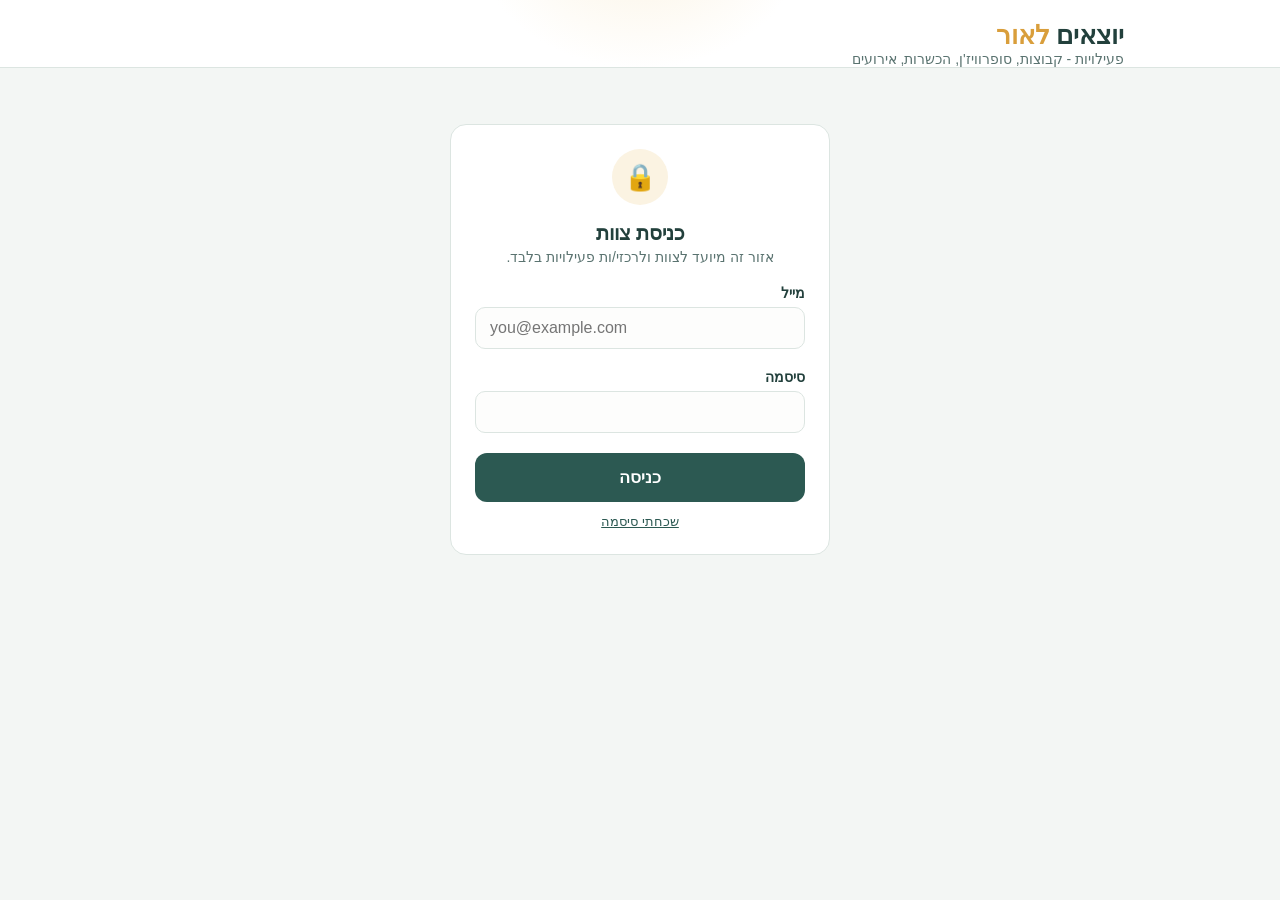
==== commit 375068b9: "Update activities.html" ====
--- a/activities.html
+++ b/activities.html
@@ -61,6 +61,7 @@
       </div>
       <p class="errmsg" id="loginErr" style="display:none;margin-bottom:8px">ההתחברות נכשלה - בדקו מייל וסיסמה.</p>
       <button class="btn" id="loginBtn">כניסה</button>
+      <button type="button" id="forgotPassBtn" style="width:100%;background:none;border:none;color:var(--primary);font-size:13px;margin-top:12px;cursor:pointer;text-decoration:underline">שכחתי סיסמה</button>
     </div>
   </section>
 
@@ -182,9 +183,9 @@
   async function showApp(){
     const user = await YL.getUser();
     if(!user){ $("viewInitLoading").classList.add("hidden"); $("viewLock").classList.remove("hidden"); return; }
-    YL.renderModuleNav($("moduleNav"), "activities.html");
     let roles=[];
     try{ roles = await api("/staff_roles?auth_user_id=eq."+user.id+"&select=role"); }catch(e){ roles=[]; }
+    YL.renderModuleNav($("moduleNav"), "activities.html", roles.some(r=>r.role==="מנהל/ת מערכת"));
     canManageActivities = roles.some(r=>r.role==="מנהל/ת מערכת" || r.role==="רכז/ת קבוצות");
 
     if(!canManageActivities){
@@ -223,6 +224,24 @@
     try{ await YL.login($("loginEmail").value.trim(), $("loginPass").value); await showApp(); }
     catch(e){ $("loginErr").style.display="block"; }
     this.disabled=false;
+  };
+
+
+  $("forgotPassBtn").onclick=async function(){
+    const email=$("loginEmail").value.trim();
+    if(!email){ alert('נא למלא קודם את כתובת המייל בשדה למעלה, ואז ללחוץ שוב על "שכחתי סיסמה"'); return; }
+    try{
+      const redirectTo = encodeURIComponent(location.origin + location.pathname.replace(/[^/]*$/, '') + 'referrals.html');
+      const res=await fetch(YL.SUPABASE_URL+"/auth/v1/recover?redirect_to="+redirectTo,{
+        method:"POST",
+        headers:{apikey:YL.SUPABASE_KEY,"Content-Type":"application/json"},
+        body:JSON.stringify({email:email})
+      });
+      if(!res.ok) throw new Error();
+      alert('אם הכתובת הזו רשומה במערכת, נשלח אליה מייל עם קישור לקביעת סיסמה חדשה. יש לבדוק גם בספאם.');
+    }catch(e){
+      alert('השליחה נכשלה, נסה/י שוב בעוד רגע.');
+    }
   };
 
   // בורר האנשים המשותף (YL.personPicker) נטען עכשיו מ-shared/core.js
@@ -283,6 +302,8 @@
     });
   }
 
+  let editingActivityId=null;
+
   function renderActivities(){
     const list=filtered();
     $("counter").textContent=list.length+" פעילויות מתוך "+activities.length;
@@ -294,6 +315,47 @@
     if(!list.length){ area.innerHTML='<div class="empty"><p>אין תוצאות לפילטרים שנבחרו</p></div>'; return; }
 
     area.innerHTML = list.map(a=>{
+      if(editingActivityId===a.id){
+        return '<div class="q-card">'+
+          '<div class="row2">'+
+            '<div class="field"><label>סוג</label><select data-ea="type">'+
+              ["קבוצת תמיכה","סופרוויז'ן","הכשרה","קורס מרצים","הרצאה","כנס","יום גיבוש"].map(t=>'<option'+(a.type===t?' selected':'')+'>'+t+'</option>').join('')+
+            '</select></div>'+
+            '<div class="field"><label>כותרת</label><input data-ea="title" value="'+esc(a.title||"")+'"></div>'+
+          '</div>'+
+          '<div class="row2">'+
+            '<div class="field"><label>עיר</label><input data-ea="city" value="'+esc(a.city||"")+'"></div>'+
+            '<div class="field"><label>הרכב הקבוצה</label><select data-ea="group_gender">'+
+              '<option value="">לא רלוונטי</option>'+["נשים","גברים","מעורבת"].map(g=>'<option'+(a.group_gender===g?' selected':'')+'>'+g+'</option>').join('')+
+            '</select></div>'+
+          '</div>'+
+          '<div class="row2">'+
+            '<div class="field"><label>יום קבוע</label><select data-ea="day_of_week">'+
+              '<option value="">לא קבוע</option>'+["ראשון","שני","שלישי","רביעי","חמישי","שישי","שבת"].map(d=>'<option'+(a.day_of_week===d?' selected':'')+'>'+d+'</option>').join('')+
+            '</select></div>'+
+            '<div class="field"><label>שעה</label><input type="time" data-ea="time_of_day" value="'+(a.time_of_day?a.time_of_day.slice(0,5):"")+'"></div>'+
+          '</div>'+
+          '<div class="row2">'+
+            '<div class="field"><label>תדירות</label><select data-ea="frequency">'+
+              '<option value="">—</option>'+["שבועי","דו-שבועי","חד-פעמי","לא קבוע"].map(f=>'<option'+(a.frequency===f?' selected':'')+'>'+f+'</option>').join('')+
+            '</select></div>'+
+            '<div class="field"><label>מספר מפגשים מתוכנן</label><input data-ea="planned_session_count" value="'+(a.planned_session_count||"")+'" inputmode="numeric"></div>'+
+          '</div>'+
+          '<div class="row2">'+
+            '<div class="field"><label>קהל יעד</label><select data-ea="audience">'+
+              '<option value="">לא צוין</option>'+["נפגעים/ות","מלווים","מנחים","מתנדבים","פתוח לכולם"].map(au=>'<option'+(a.audience===au?' selected':'')+'>'+au+'</option>').join('')+
+            '</select></div>'+
+            '<div class="field"><label>סטטוס</label><select data-ea="status">'+
+              ["קיימת","בהקמה","הסתיימה"].map(s=>'<option'+(a.status===s?' selected':'')+'>'+s+'</option>').join('')+
+            '</select></div>'+
+          '</div>'+
+          '<div class="field"><label>הערות</label><textarea rows="2" data-ea="notes">'+esc(a.notes||"")+'</textarea></div>'+
+          '<div style="display:flex;gap:8px">'+
+            '<button type="button" class="btn" data-save-activity="'+a.id+'" style="width:auto;padding:10px 20px">💾 שמירה</button>'+
+            '<button type="button" class="btn-ghost" data-cancel-activity>ביטול</button>'+
+          '</div>'+
+        '</div>';
+      }
       const statusBadge = a.status==="קיימת" ? '#E0F0E3;color:#256B33' : (a.status==="בהקמה"?'#FBF3E2;color:#8A6316':'#EEEEEE;color:#777');
       return '<div class="q-card">'+
         '<div class="q-top"><div>'+
@@ -309,9 +371,40 @@
         '<details class="act-details" '+(openActivity===a.id?'open':'')+' data-act="'+a.id+'"><summary>מפגשים ומעקב</summary>'+
           '<div data-sessions-area="'+a.id+'"><p class="loading">טוען מפגשים…</p></div>'+
         '</details>'+
-        (canManageActivities ? '<div style="margin-top:12px"><button type="button" class="del" data-delete-activity="'+a.id+'">🗑 מחיקת הפעילות הזו לגמרי</button></div>' : '')+
+        (canManageActivities ? '<div style="margin-top:12px;display:flex;gap:8px;flex-wrap:wrap">'+
+          '<button type="button" class="btn-ghost" data-edit-activity="'+a.id+'">✏ עריכת פרטי הקבוצה</button>'+
+          '<button type="button" class="del" data-delete-activity="'+a.id+'">🗑 מחיקת הפעילות הזו לגמרי</button>'+
+        '</div>' : '')+
       '</div>';
     }).join('');
+
+    area.querySelectorAll('[data-edit-activity]').forEach(btn=>{
+      btn.onclick=()=>{ editingActivityId=btn.dataset.editActivity; renderActivities(); };
+    });
+    area.querySelectorAll('[data-cancel-activity]').forEach(btn=>{
+      btn.onclick=()=>{ editingActivityId=null; renderActivities(); };
+    });
+    area.querySelectorAll('[data-save-activity]').forEach(btn=>{
+      btn.onclick=async ()=>{
+        const aid=btn.dataset.saveActivity;
+        const wrap=btn.closest(".q-card");
+        const val=(name)=>wrap.querySelector('[data-ea="'+name+'"]').value.trim();
+        btn.disabled=true; btn.textContent="שומר…";
+        try{
+          await api("/activities?id=eq."+aid,{method:"PATCH",body:JSON.stringify({
+            type: val("type"), title: val("title")||"ללא כותרת",
+            city: val("city")||null, group_gender: val("group_gender")||null,
+            day_of_week: val("day_of_week")||null, time_of_day: val("time_of_day")||null,
+            frequency: val("frequency")||null,
+            planned_session_count: val("planned_session_count")?parseInt(val("planned_session_count"),10):null,
+            audience: val("audience")||null, status: val("status"),
+            notes: val("notes")||null
+          })});
+          editingActivityId=null;
+          loadActivities();
+        }catch(e){ alert("השמירה נכשלה: "+e.message.slice(0,200)); btn.disabled=false; btn.textContent="💾 שמירה"; }
+      };
+    });
 
     area.querySelectorAll('[data-delete-activity]').forEach(btn=>{
       btn.onclick=async ()=>{
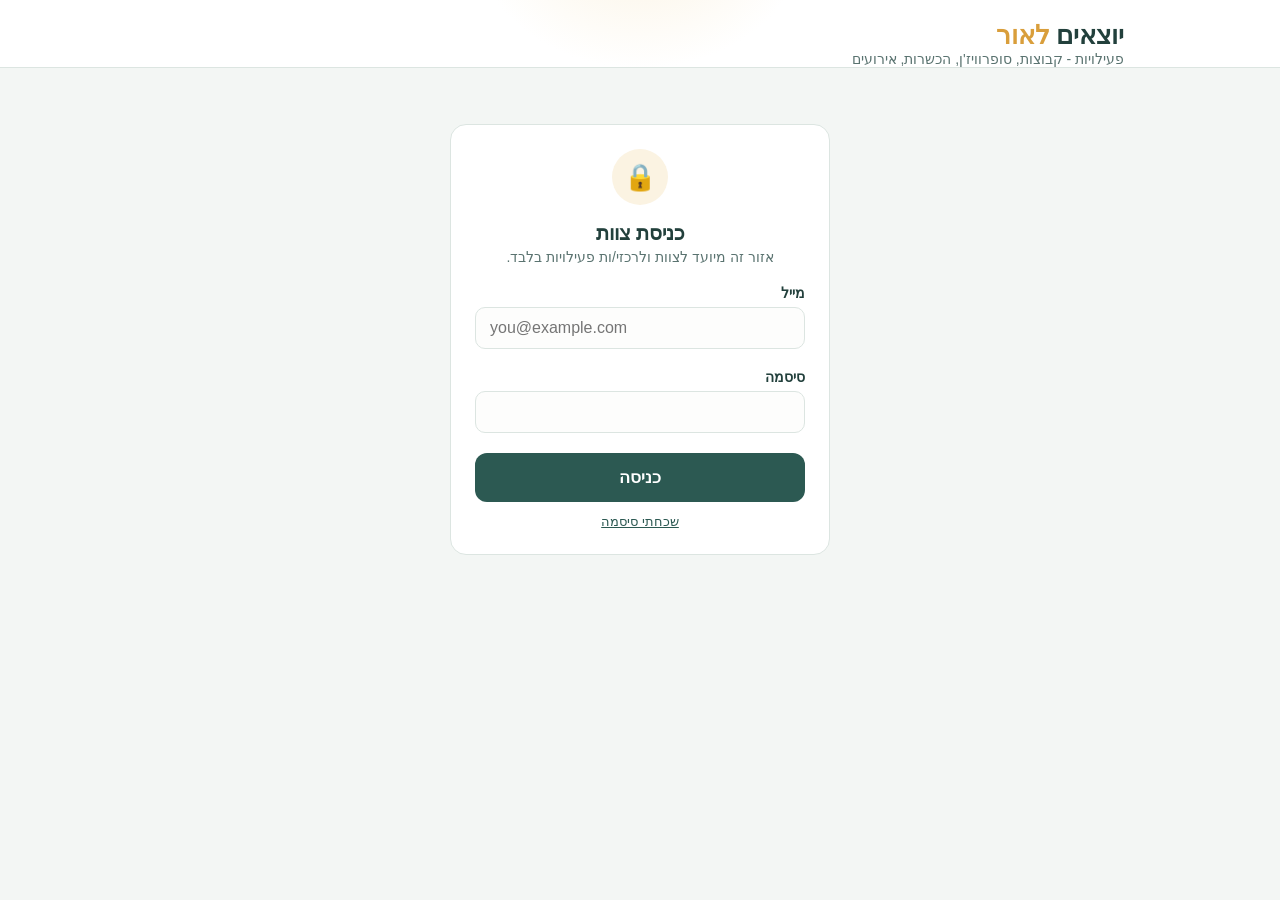
==== commit 89c0e947: "Update activities.html" ====
--- a/activities.html
+++ b/activities.html
@@ -185,7 +185,7 @@
     if(!user){ $("viewInitLoading").classList.add("hidden"); $("viewLock").classList.remove("hidden"); return; }
     let roles=[];
     try{ roles = await api("/staff_roles?auth_user_id=eq."+user.id+"&select=role"); }catch(e){ roles=[]; }
-    YL.renderModuleNav($("moduleNav"), "activities.html", roles.some(r=>r.role==="מנהל/ת מערכת"));
+    YL.renderModuleNav($("moduleNav"), "activities.html", roles.map(r=>r.role));
     canManageActivities = roles.some(r=>r.role==="מנהל/ת מערכת" || r.role==="רכז/ת קבוצות");
 
     if(!canManageActivities){
@@ -199,6 +199,7 @@
     }
 
     if(!canManageActivities && !facilitatorOnly){
+      if(roles.length===0){ location.href="community.html"; return; }
       $("viewLock").classList.add("hidden");
       $("viewNoAccess").classList.remove("hidden");
       return;
